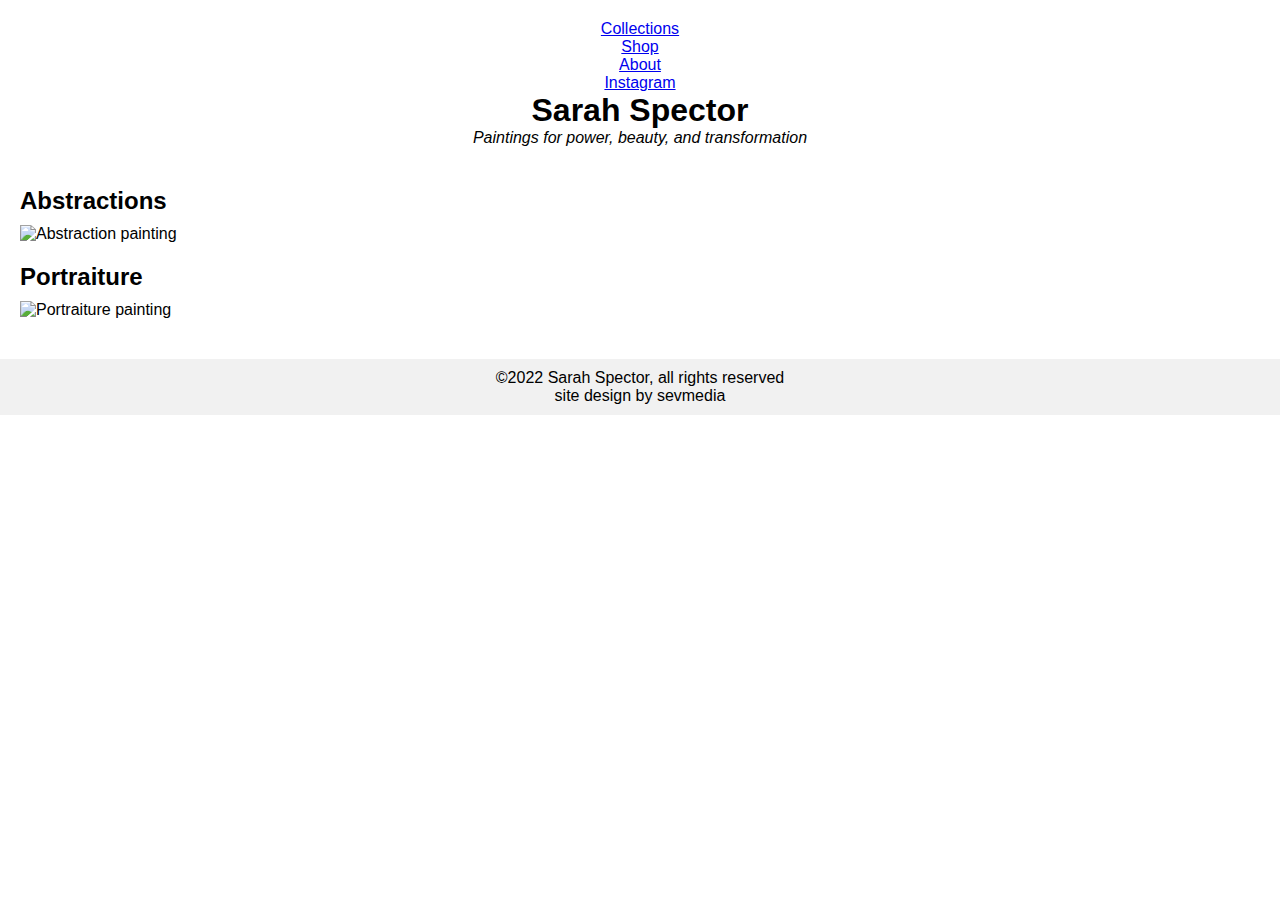
==== index.html @ c114c43c "update" ====
<!DOCTYPE html>
<html lang="en">
<head>
    <meta charset="UTF-8">
    <meta name="viewport" content="width=device-width, initial-scale=1.0">
    <title>Sarah Spector - Paintings for Power, Beauty, and Transformation</title>
    <link rel="stylesheet" href="/frontend/css/styles.css">
</head>
<body>
    <header>
        <nav class="main-nav">
            <!-- This will be shown on larger screens -->
            <ul class="nav-links">
                <li><a href="#collections">Collections</a></li>
                <li><a href="#shop">Shop</a></li>
                <li><a href="#about">About</a></li>
                <li><a href="#instagram">Instagram</a></li>
            </ul>
            <!-- This will be shown on smaller screens -->
            <div class="menu-icon" onclick="toggleMenu()">&#9776;</div>
            <ul class="mobile-nav">
                <li><a href="#collections">Collections</a></li>
                <li><a href="#shop">Shop</a></li>
                <li><a href="#about">About</a></li>
                <li><a href="#instagram">Instagram</a></li>
            </ul>
        </nav>
        <h1>Sarah Spector</h1>
        <p class="tagline">Paintings for power, beauty, and transformation</p>
    </header>
    
    <main>
        <!-- Section for each category of paintings -->
        <section id="abstractions">
            <h2>Abstractions</h2>
            <img src="abstraction.jpg" alt="Abstraction painting">
        </section>
        <section id="portraiture">
            <h2>Portraiture</h2>
            <img src="portraiture.jpg" alt="Portraiture painting">
        </section>
        <!-- Add more sections for each category -->
    </main>
    
    <footer>
        <p>&copy;2022 Sarah Spector, all rights reserved</p>
        <p>site design by sevmedia</p>
    </footer>
    
    <script src="/frontend/js/script.js"></script>
</body>
</html>
---- frontend/css/styles.css ----
/* Basic reset */
* {
    margin: 0;
    padding: 0;
    box-sizing: border-box;
}

body {
    font-family: 'Arial', sans-serif;
}

header {
    text-align: center;
    padding: 20px;
}

.main-nav .nav-links {
    display: none;
    list-style-type: none;
}

.main-nav .mobile-nav {
    display: none;
    list-style-type: none;
}

.menu-icon {
    display: none;
    font-size: 24px;
    cursor: pointer;
}

.tagline {
    font-style: italic;
}

@media (min-width: 768px) {
    .main-nav .nav-links {
        display: block;
    }
    
    .menu-icon {
        display: none;
    }
}

@media (max-width: 767px) {
    .menu-icon {
        display: block;
    }
    
    .mobile-nav {
        display: none;
        position: absolute;
        background-color: white;
        width: 100%;
        top: 60px;
        left: 0;
    }
    
    .main-nav .nav-links {
        display: none;
    }
}

main {
    padding: 20px;
}

main section {
    margin-bottom: 20px;
}

main section h2 {
    margin-bottom: 10px;
}

main section img {
    width: 100%;
    height: auto;
}

footer {
    background-color: #f1f1f1;
    text-align: center;
    padding: 10px;
}
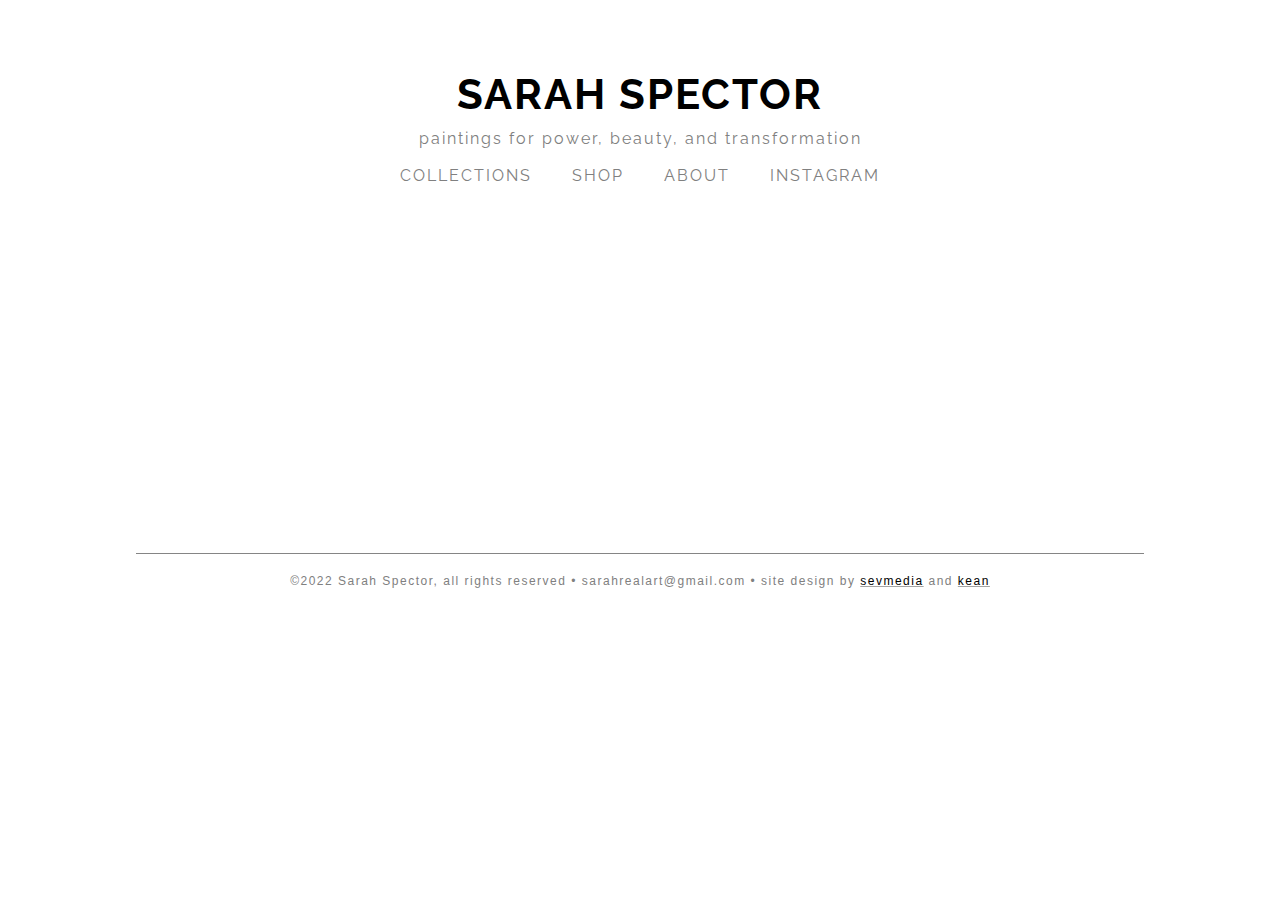
==== commit 6170d072: "completed most of the header and footer html, css, and logic" ====
--- a/index.html
+++ b/index.html
@@ -1,50 +1,96 @@
 <!DOCTYPE html>
 <html lang="en">
 <head>
-    <meta charset="UTF-8">
-    <meta name="viewport" content="width=device-width, initial-scale=1.0">
+    <meta charset="UTF-8" />
+    <meta name="viewport" content="width=device-width, initial-scale=1.0" />
     <title>Sarah Spector - Paintings for Power, Beauty, and Transformation</title>
-    <link rel="stylesheet" href="/frontend/css/styles.css">
+    <link rel="stylesheet" href="/frontend/css/styles.css">    <link rel="canonical" href="https://sarahspector.com/" />
+    <meta property="og:title" content="Sarah Spector: [Your Tagline Here]" />
+    <meta property="og:type" content="website" />
+    <meta property="og:url" content="https://sarahspector.com/" />
+    <meta property="og:image" content="[Link to an image showcasing Sarah Spector or her work]" />
+    <meta name="twitter:card" content="summary_large_image" />
+    <meta name="twitter:title" content="Sarah Spector: [Your Tagline Here]" />
+    <meta name="twitter:description" content="[Brief description about Sarah Spector or her offerings]" />
+    <meta name="twitter:image" content="[Link to an image optimized for Twitter sharing]" />
+    <meta name="robots" content="index, follow" />
+    <meta name="author" content="Sarah Spector" />
+    <meta name="description" content="[A detailed description of Sarah Spector's website content, services, or mission]">
+    <meta name="title" content="Sarah Spector: [Your Tagline Here]">
+    <meta name="keywords" content="[Relevant keywords related to Sarah Spector's content, services, and themes]">
+    <meta property="og:description" content="[A brief Open Graph description of the site or Sarah's mission]">
+    <link rel="apple-touch-icon" sizes="180x180" href="/apple-touch-icon.png">
+    <link rel="icon" type="image/png" sizes="32x32" href="/favicon-32x32.png">
+    <link rel="icon" type="image/png" sizes="16x16" href="/favicon-16x16.png">
+    <link rel="shortcut icon" href="favicon.ico" type="image/x-icon">
+    <link rel="manifest" href="/site.webmanifest">
+    <link rel="mask-icon" href="/safari-pinned-tab.svg" color="#5bbad5">
+    <meta name="msapplication-TileColor" content="#da532c">
+    <meta name="theme-color" content="#ffffff">
+    <script type="application/ld+json">
+    {
+      "@context": "http://schema.org",
+      "@type": "Person",
+      "name": "Sarah Spector",
+      "image": "[Link to an image of Sarah Spector or her logo]",
+      "@id": "https://sarahspector.com/",
+      "url": "https://sarahspector.com/",
+      "telephone": "[Sarah Spector's Contact Number]",
+      "address": {
+        "@type": "PostalAddress",
+        "streetAddress": "[Street Address]",
+        "addressLocality": "[City]",
+        "postalCode": "[Postal Code]",
+        "addressCountry": "[Country]"
+      },
+      "sameAs" : [ "[Social Media URL 1]", "[Social Media URL 2]", ... ] // List of Sarah's social media profiles
+    }
+    </script>
 </head>
 <body>
+    <div id="mobile-nav-container">
+        <ul class="mobile-nav">
+            <li><a class="menu-item" href="/">COLLECTIONS</a></li>
+            <li><a class="menu-item" href="#shop">SHOP</a></li>
+            <li><a class="menu-item" href="#about">ABOUT</a></li>
+            <li><a class="menu-item" href="#instagram">INSTAGRAM</a></li>
+        </ul>  
+    </div> 
     <header>
         <nav class="main-nav">
-            <!-- This will be shown on larger screens -->
-            <ul class="nav-links">
-                <li><a href="#collections">Collections</a></li>
-                <li><a href="#shop">Shop</a></li>
-                <li><a href="#about">About</a></li>
-                <li><a href="#instagram">Instagram</a></li>
-            </ul>
             <!-- This will be shown on smaller screens -->
-            <div class="menu-icon" onclick="toggleMenu()">&#9776;</div>
-            <ul class="mobile-nav">
-                <li><a href="#collections">Collections</a></li>
-                <li><a href="#shop">Shop</a></li>
-                <li><a href="#about">About</a></li>
-                <li><a href="#instagram">Instagram</a></li>
-            </ul>
+            <div class="menu-line"></div>
+            <div class="menu-toggle" onclick="toggleMenu()">MENU</div>         
         </nav>
-        <h1>Sarah Spector</h1>
-        <p class="tagline">Paintings for power, beauty, and transformation</p>
+        <h1 id="title">SARAH SPECTOR</h1>
+        <p class="tagline">paintings for power, beauty, and transformation</p>
+
+        <ul class="nav-links">
+            <li><a class="nav-link" href="#collections">COLLECTIONS</a></li>
+            <li><a class="nav-link" href="#shop">SHOP</a></li>
+            <li><a class="nav-link" href="#about">ABOUT</a></li>
+            <li><a class="nav-link" href="#instagram">INSTAGRAM</a></li>
+        </ul>
+
     </header>
     
     <main>
         <!-- Section for each category of paintings -->
-        <section id="abstractions">
+<!--         <section id="abstractions">
             <h2>Abstractions</h2>
             <img src="abstraction.jpg" alt="Abstraction painting">
         </section>
         <section id="portraiture">
             <h2>Portraiture</h2>
             <img src="portraiture.jpg" alt="Portraiture painting">
-        </section>
+        </section> -->
         <!-- Add more sections for each category -->
     </main>
-    
+
     <footer>
-        <p>&copy;2022 Sarah Spector, all rights reserved</p>
-        <p>site design by sevmedia</p>
+        <div id="footer-menu-line"></div>
+        <p id="copyright">&copy;2022 Sarah Spector, all rights reserved • sarahrealart@gmail.com • site design by <a taget="_blank" rel="noopener" href="https://sevmedia.com/">sevmedia</a> and <a target="_blank" rel="noopener" href="https://keans-portfolio.vercel.app/">kean</a>
+        </p>
     </footer>
     
     <script src="/frontend/js/script.js"></script>
--- a/frontend/css/styles.css
+++ b/frontend/css/styles.css
@@ -1,70 +1,165 @@
 /* Basic reset */
+@font-face {
+    font-family: 'raleway';
+    src: url('/frontend/fonts/Raleway/Raleway-VariableFont_wght.ttf') format('truetype');
+}
+
 * {
     margin: 0;
     padding: 0;
     box-sizing: border-box;
 }
 
+a:link {
+    text-decoration: none;
+    color: black;
+}
+
 body {
-    font-family: 'Arial', sans-serif;
+    font-family: 'raleway', sans-serif;
+    letter-spacing: 2px;
+}
+
+#mobile-nav-container {
+    display: flex;
+    flex-direction: column;
+    justify-content: center;
+    align-items: center;
+    width: 100%;
+    height: 165px;
+}
+
+.mobile-nav {
+    list-style-type: none;
+    display: none;
+    flex-direction: column;
+    justify-content: center;
+    align-items: center;
+    position: absolute;
+    background-color: white;
+    width: 100%;
+    top: 10px;
+    left: 0;
+    z-index: -1;
+    gap: 25px;
+}
+
+.mobile-nav a {
+    font-size: 16px;
+    letter-spacing: 4.5px;
+    cursor: pointer;
+    color: grey;
+    font-weight: 300;
+}
+
+.mobile-nav a:hover {
+    color: black;
 }
 
 header {
     text-align: center;
-    padding: 20px;
-}
+    padding: 30px;
+    background-color: rgb(255, 255, 255);
+    margin-top: -165px;
+}
+
+.menu-line {
+    border-top: 0.1px solid #858585;
+    display: none;
+    margin-bottom: 10px;
+}
+
+.show-menu .menu-line {
+    display: block;
+}
+
+#title {
+    font-size: 42px;
+    letter-spacing: 1;
+    margin-top: 40px;
+}
+
 
 .main-nav .nav-links {
     display: none;
     list-style-type: none;
 }
 
-.main-nav .mobile-nav {
-    display: none;
+.menu-toggle {
+    display: none;
+    font-size: 16px;
+    letter-spacing: 4.5px;
+    cursor: pointer;
+    color: grey;
+}
+
+.menu-toggle:hover {
+    color: black;
+}
+
+.tagline {
+    color: grey;
+    margin-top: 10px;
+}
+
+.nav-links {
     list-style-type: none;
-}
-
-.menu-icon {
-    display: none;
-    font-size: 24px;
-    cursor: pointer;
-}
-
-.tagline {
-    font-style: italic;
+    display: flex;
+    flex-direction: row;
+    justify-content: center;
+    align-items: center;
+    gap: 40px;
+    margin-top: 18px;
+}
+
+.nav-links a {
+    color: grey;
+}
+
+.nav-links a:hover {
+    color: black;
+}
+
+.nav-links a:active {
+    color: black;
 }
 
 @media (min-width: 768px) {
-    .main-nav .nav-links {
-        display: block;
+    header {
+        margin-top: 20px;
     }
     
-    .menu-icon {
+    .menu-toggle {
         display: none;
     }
 }
 
 @media (max-width: 767px) {
-    .menu-icon {
+    .menu-toggle {
         display: block;
     }
     
     .mobile-nav {
-        display: none;
-        position: absolute;
-        background-color: white;
-        width: 100%;
-        top: 60px;
-        left: 0;
-    }
-    
+        display: flex;
+        z-index: -1;
+    }
+
+    #title {
+        margin-top: 22px;
+    }
+
     .main-nav .nav-links {
         display: none;
     }
+
+    .nav-links {
+        display: none;
+    }
 }
 
 main {
     padding: 20px;
+    height: 32vh;
 }
 
 main section {
@@ -81,7 +176,39 @@
 }
 
 footer {
-    background-color: #f1f1f1;
+    margin-top: 40px;
     text-align: center;
     padding: 10px;
-}
+    font-family: proximanova, sans-serif;
+    font-style: normal;
+    display: flex;
+    flex-direction: column;
+    justify-content: center;
+    align-items: center;
+    font-size: 12px;
+    letter-spacing: 1.5px;
+    color: grey;
+    gap: 10px;
+}
+
+footer a {
+    color: rgb(0, 0, 0);
+    text-decoration: underline;
+}
+
+#copyright a {
+    color: rgb(0, 0, 0);
+    text-decoration: underline;
+    text-decoration-color: rgb(164, 164, 164);
+}
+
+#copyright a:hover {
+    text-decoration-color: black;
+}
+
+#footer-menu-line {
+    border-top: 0.1px solid #858585;
+    display: block;
+    margin-bottom: 10px;
+    width: 80%;
+}
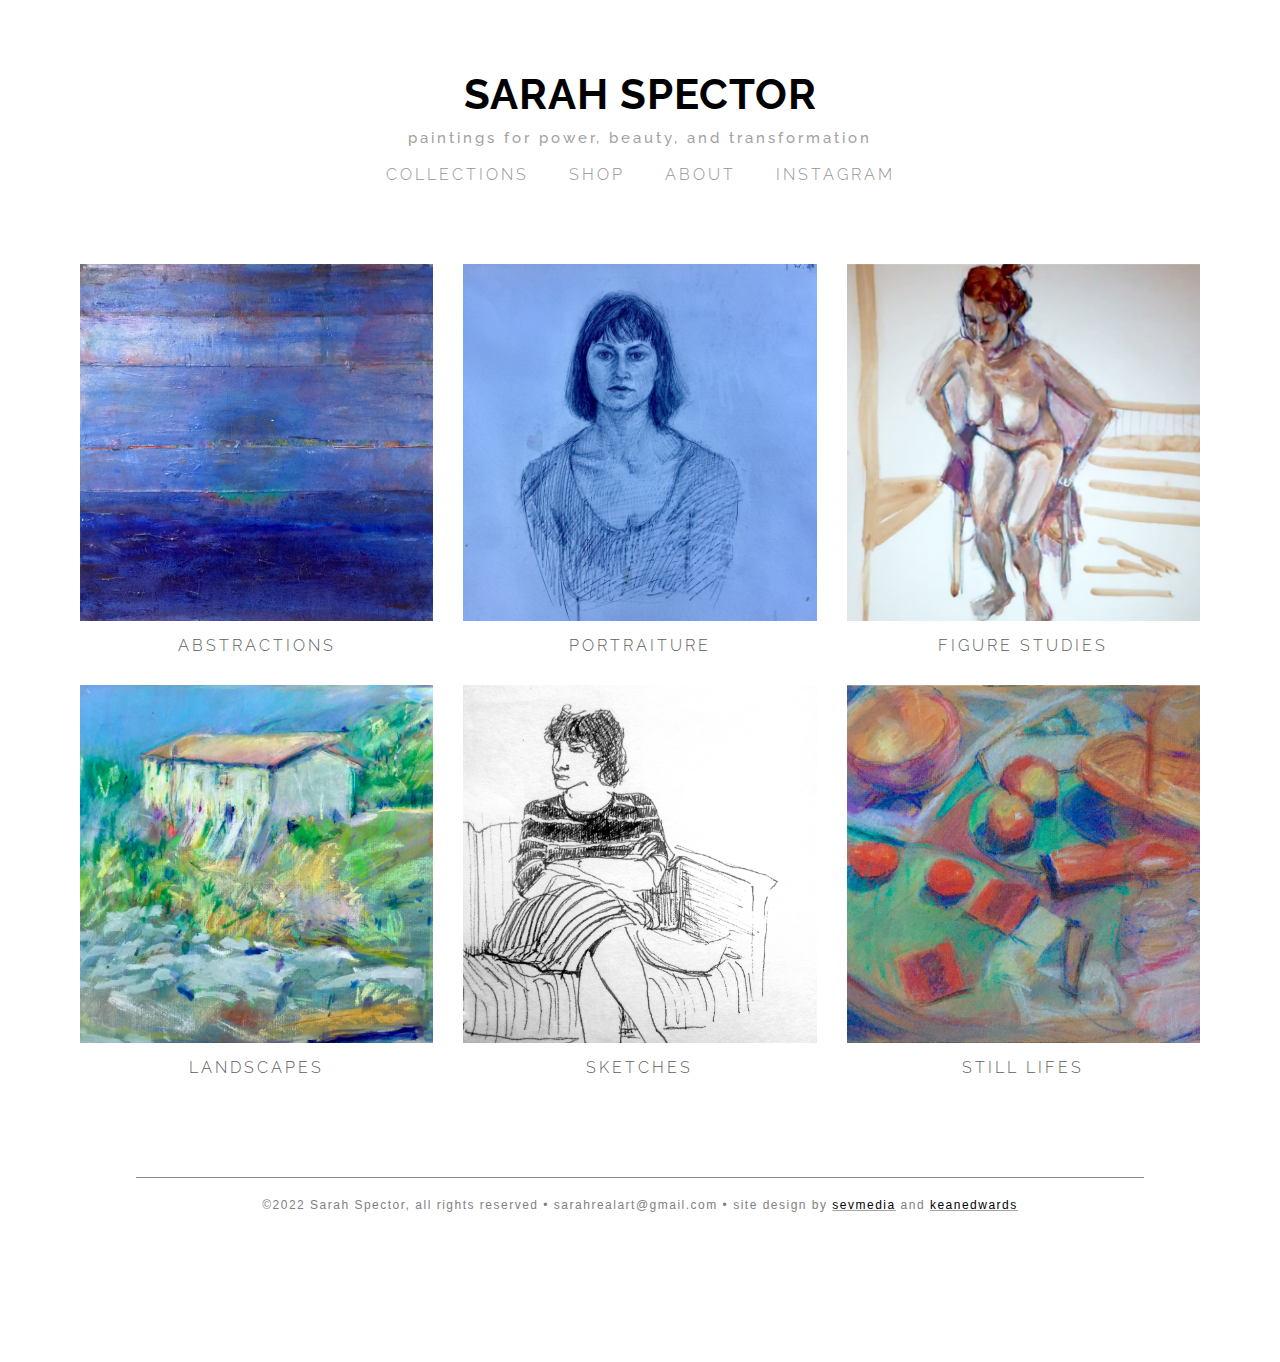
==== commit 08201574: "added instagram page" ====
--- a/index.html
+++ b/index.html
@@ -3,26 +3,27 @@
 <head>
     <meta charset="UTF-8" />
     <meta name="viewport" content="width=device-width, initial-scale=1.0" />
-    <title>Sarah Spector - Paintings for Power, Beauty, and Transformation</title>
-    <link rel="stylesheet" href="/frontend/css/styles.css">    <link rel="canonical" href="https://sarahspector.com/" />
-    <meta property="og:title" content="Sarah Spector: [Your Tagline Here]" />
+    <title>Sarah Spector</title>
+    <link rel="stylesheet" href="/frontend/css/styles.css">    
+    <link rel="canonical" href="https://sarahspector.com/" />
+    <meta property="og:title" content="Sarah Spector - Paintings for Power, Beauty, and Transformation" />
     <meta property="og:type" content="website" />
     <meta property="og:url" content="https://sarahspector.com/" />
-    <meta property="og:image" content="[Link to an image showcasing Sarah Spector or her work]" />
+    <meta property="og:image" content="https://fineartamerica.com/profiles/4-sarah-spector" />
     <meta name="twitter:card" content="summary_large_image" />
-    <meta name="twitter:title" content="Sarah Spector: [Your Tagline Here]" />
-    <meta name="twitter:description" content="[Brief description about Sarah Spector or her offerings]" />
-    <meta name="twitter:image" content="[Link to an image optimized for Twitter sharing]" />
+    <meta name="twitter:title" content="Sarah Spector - Paintings for Power, Beauty, and Transformation" />
+    <meta name="twitter:description" content="Sarah Spector's Art" />
+<!--     <meta name="twitter:image" content="[Link to an image optimized for Twitter sharing]" />
+ -->    
     <meta name="robots" content="index, follow" />
     <meta name="author" content="Sarah Spector" />
-    <meta name="description" content="[A detailed description of Sarah Spector's website content, services, or mission]">
-    <meta name="title" content="Sarah Spector: [Your Tagline Here]">
-    <meta name="keywords" content="[Relevant keywords related to Sarah Spector's content, services, and themes]">
-    <meta property="og:description" content="[A brief Open Graph description of the site or Sarah's mission]">
+    <meta name="description" content="A great collector said that underneath any American abstraction, you'll find a landscape. These abstractions come out of light and landscape. I'm inspired by the horizons and seas I've moved into, and that have moved into me. I lived in the Mediterranean for years, and California for 20-watching the light play off the landscape and ocean. The images I make are as much the result of building as of seeing. The horizon lines make expanses like skies meeting seas or fields. I like to think they inspire dreaming: Light resonating like burning bushes...deep, bright, ethereal. For me, making art affirms light and dark, the senses, and Dreaming. I have been told that my paintings are like Buddhist thangkas - a painted or embroidered Buddhist teaching tool.">
+    <meta name="title" content="Sarah Spector - Paintings for Power, Beauty, and Transformation">
+    <meta name="keywords" content="Sarah Spector art, American abstraction, landscape paintings, Mediterranean inspirations, California landscapes, ocean art, horizon art, ethereal paintings, art for home decor, buy abstract art, contemporary landscapes for sale, interior design art, luxury art collection, light and landscape art, inspirational art for dreaming, home gallery art, original art for purchase, art investment, wall art, decorative art for living spaces, unique art gifts, portraiture, figure studies, landscapes, sketches, still lifes, art collecting, artistic home accents">
+    <meta property="og:description" content="Discover the captivating world of Sarah Spector, where each painting is a journey into ethereal landscapes and inspired horizons. Drawing from years in the Mediterranean and California, Sarah's works—ranging from abstract to portraiture and landscapes—invite you to dream and explore light, nature, and spirituality. Ideal for collectors and anyone seeking to infuse their space with depth, beauty, and transformation.">
     <link rel="apple-touch-icon" sizes="180x180" href="/apple-touch-icon.png">
     <link rel="icon" type="image/png" sizes="32x32" href="/favicon-32x32.png">
     <link rel="icon" type="image/png" sizes="16x16" href="/favicon-16x16.png">
-    <link rel="shortcut icon" href="favicon.ico" type="image/x-icon">
     <link rel="manifest" href="/site.webmanifest">
     <link rel="mask-icon" href="/safari-pinned-tab.svg" color="#5bbad5">
     <meta name="msapplication-TileColor" content="#da532c">
@@ -32,18 +33,12 @@
       "@context": "http://schema.org",
       "@type": "Person",
       "name": "Sarah Spector",
-      "image": "[Link to an image of Sarah Spector or her logo]",
+      "image": "https://images.squarespace-cdn.com/content/v1/5c7ee1bbaf4683d9b43f2541/1552422678460-RO7HDI751QMJ4NQ667PK/Screen+Shot+2019-03-12+at+1.30.44+PM.png?format=1000w",
       "@id": "https://sarahspector.com/",
       "url": "https://sarahspector.com/",
-      "telephone": "[Sarah Spector's Contact Number]",
-      "address": {
-        "@type": "PostalAddress",
-        "streetAddress": "[Street Address]",
-        "addressLocality": "[City]",
-        "postalCode": "[Postal Code]",
-        "addressCountry": "[Country]"
-      },
-      "sameAs" : [ "[Social Media URL 1]", "[Social Media URL 2]", ... ] // List of Sarah's social media profiles
+      "email": "sarahrealart@gmail.com",
+      "sameAs" : [ "https://www.instagram.com/sarahrealart/"
+      ]
     }
     </script>
 </head>
@@ -51,9 +46,9 @@
     <div id="mobile-nav-container">
         <ul class="mobile-nav">
             <li><a class="menu-item" href="/">COLLECTIONS</a></li>
-            <li><a class="menu-item" href="#shop">SHOP</a></li>
-            <li><a class="menu-item" href="#about">ABOUT</a></li>
-            <li><a class="menu-item" href="#instagram">INSTAGRAM</a></li>
+            <li><a class="menu-item" rel="noopener" target="_blank" href="https://fineartamerica.com/profiles/4-sarah-spector">SHOP</a></li>
+            <li><a class="menu-item" href="/frontend/html/about.html">ABOUT</a></li>
+            <li><a class="menu-item" href="/frontend/html/instagram.html">INSTAGRAM</a></li>
         </ul>  
     </div> 
     <header>
@@ -66,15 +61,41 @@
         <p class="tagline">paintings for power, beauty, and transformation</p>
 
         <ul class="nav-links">
-            <li><a class="nav-link" href="#collections">COLLECTIONS</a></li>
-            <li><a class="nav-link" href="#shop">SHOP</a></li>
-            <li><a class="nav-link" href="#about">ABOUT</a></li>
-            <li><a class="nav-link" href="#instagram">INSTAGRAM</a></li>
+            <li><a class="nav-link" href="/">COLLECTIONS</a></li>
+            <li><a class="nav-link" rel="noopener" target="_blank" href="https://fineartamerica.com/profiles/4-sarah-spector">SHOP</a></li>
+            <li><a class="nav-link" href="/frontend/html/about.html">ABOUT</a></li>
+            <li><a class="nav-link" href="/frontend/html/instagram.html">INSTAGRAM</a></li>
         </ul>
 
     </header>
     
     <main>
+        <div class="container">
+          <div class="item">
+            <a href="/frontend/html/collections/abstractions.html"><img src="/frontend/images/covers/abstractions.jpg" alt="Abstractions"></a>
+            <a class="item-text" href="/frontend/html/collections/abstractions.html">ABSTRACTIONS</a>
+          </div>
+          <div class="item">
+            <a href="/frontend/html/collections/portraiture.html"><img src="/frontend/images/covers/portraiture.jpg" alt="Portraiture"></a>
+            <a class="item-text" href="/frontend/html/collections/portraiture.html">PORTRAITURE</a>
+          </div>
+          <div class="item">
+            <a href="/frontend/html/collections/figure-studies.html"><img src="/frontend/images/covers/figure-studies.png" alt="Figure Studies"></a>
+            <a class="item-text" href="/frontend/html/collections/figure-studies.html">FIGURE STUDIES</a>
+          </div>
+          <div class="item">
+            <a href="/frontend/html/collections/landscapes.html"><img src="/frontend/images/covers/landscapes.jpg" alt="Landscapes"></a>
+            <a class="item-text" href="/frontend/html/collections/landscapes.html">LANDSCAPES</a>
+          </div>
+          <div class="item">
+            <a href="/frontend/html/collections/sketches.html"><img src="/frontend/images/covers/sketches.jpg" alt="Sketches"></a>
+            <a class="item-text" href="/frontend/html/collections/sketches.html">SKETCHES</a>
+          </div>
+          <div class="item">
+            <a href="/frontend/html/collections/still-lifes.html"><img src="/frontend/images/covers/still-lifes.jpg" alt="Still Lives"></a>
+            <a class="item-text" href="/frontend/html/collections/still-lifes.html">STILL LIFES</a>
+          </div>
+        </div>
         <!-- Section for each category of paintings -->
 <!--         <section id="abstractions">
             <h2>Abstractions</h2>
@@ -89,7 +110,7 @@
 
     <footer>
         <div id="footer-menu-line"></div>
-        <p id="copyright">&copy;2022 Sarah Spector, all rights reserved • sarahrealart@gmail.com • site design by <a taget="_blank" rel="noopener" href="https://sevmedia.com/">sevmedia</a> and <a target="_blank" rel="noopener" href="https://keans-portfolio.vercel.app/">kean</a>
+        <p id="copyright">&copy;2022 Sarah Spector, all rights reserved • sarahrealart@gmail.com • site design by <a taget="_blank" rel="noopener" href="https://sevmedia.com/">sevmedia</a> and <a target="_blank" rel="noopener" href="https://keans-portfolio.vercel.app/">keanedwards</a>
         </p>
     </footer>
     
--- a/frontend/css/styles.css
+++ b/frontend/css/styles.css
@@ -27,6 +27,7 @@
     align-items: center;
     width: 100%;
     height: 165px;
+    cursor: pointer;
 }
 
 .mobile-nav {
@@ -44,15 +45,20 @@
     gap: 25px;
 }
 
+
 .mobile-nav a {
     font-size: 16px;
     letter-spacing: 4.5px;
     cursor: pointer;
-    color: grey;
+    color: rgb(104, 104, 104);
     font-weight: 300;
 }
 
 .mobile-nav a:hover {
+    color: rgb(25, 25, 25);
+}
+
+.menu-item:active {
     color: black;
 }
 
@@ -75,8 +81,9 @@
 
 #title {
     font-size: 42px;
-    letter-spacing: 1;
+    letter-spacing: 1px;
     margin-top: 40px;
+    font-weight: 700;
 }
 
 
@@ -98,8 +105,11 @@
 }
 
 .tagline {
-    color: grey;
+    color: rgb(162, 162, 162);
     margin-top: 10px;
+    font-weight: 500;
+    font-size: 15px;
+    letter-spacing: 3px;
 }
 
 .nav-links {
@@ -110,18 +120,20 @@
     align-items: center;
     gap: 40px;
     margin-top: 18px;
+    letter-spacing: 3.0px;
 }
 
 .nav-links a {
-    color: grey;
+    color: rgb(148, 148, 148);
+    font-weight: 300;
 }
 
 .nav-links a:hover {
-    color: black;
+    color: rgb(25, 25, 25);
 }
 
 .nav-links a:active {
-    color: black;
+    color: rgb(25, 25, 25);
 }
 
 @media (min-width: 768px) {
@@ -159,8 +171,65 @@
 
 main {
     padding: 20px;
-    height: 32vh;
-}
+}
+
+.container {
+    display: grid;
+    gap: 30px;
+    margin: 30px 60px 30px 60px;
+    grid-template-columns: repeat(auto-fill, minmax(120px, 1fr));
+  }
+  
+  .item {
+    display: flex;
+    flex-direction: column;
+    align-items: center;
+    justify-content: center;
+    overflow: hidden;
+  }
+  
+  .item img {
+    width: 100%;
+    height: 100%;
+    object-fit: cover;
+    cursor: pointer;
+    transition: opacity 0.2s ease-in-out;
+  }
+
+  .item:hover img {
+    opacity: 0.6;
+  }
+
+  .item-text {
+    font-weight: 300;
+    color: rgb(93, 93, 93);
+    letter-spacing: 3.0px;
+    margin-top: 15px;
+  }
+
+  .item a {
+    color: rgb(93, 93, 93);
+
+  }
+  
+  @media (min-width: 768px) {
+    .container {
+      grid-template-columns: repeat(3, 1fr);
+
+    }
+  }
+  
+  @media (max-width: 767px) {
+    .container {
+      grid-template-columns: repeat(2, 1fr);
+      gap: 20px;
+      margin: 40px 0px 40px 0px;
+    }
+
+    .item span {
+        font-size: 14px;
+    }
+  }
 
 main section {
     margin-bottom: 20px;
@@ -189,6 +258,7 @@
     letter-spacing: 1.5px;
     color: grey;
     gap: 10px;
+    margin-bottom: 140px;
 }
 
 footer a {
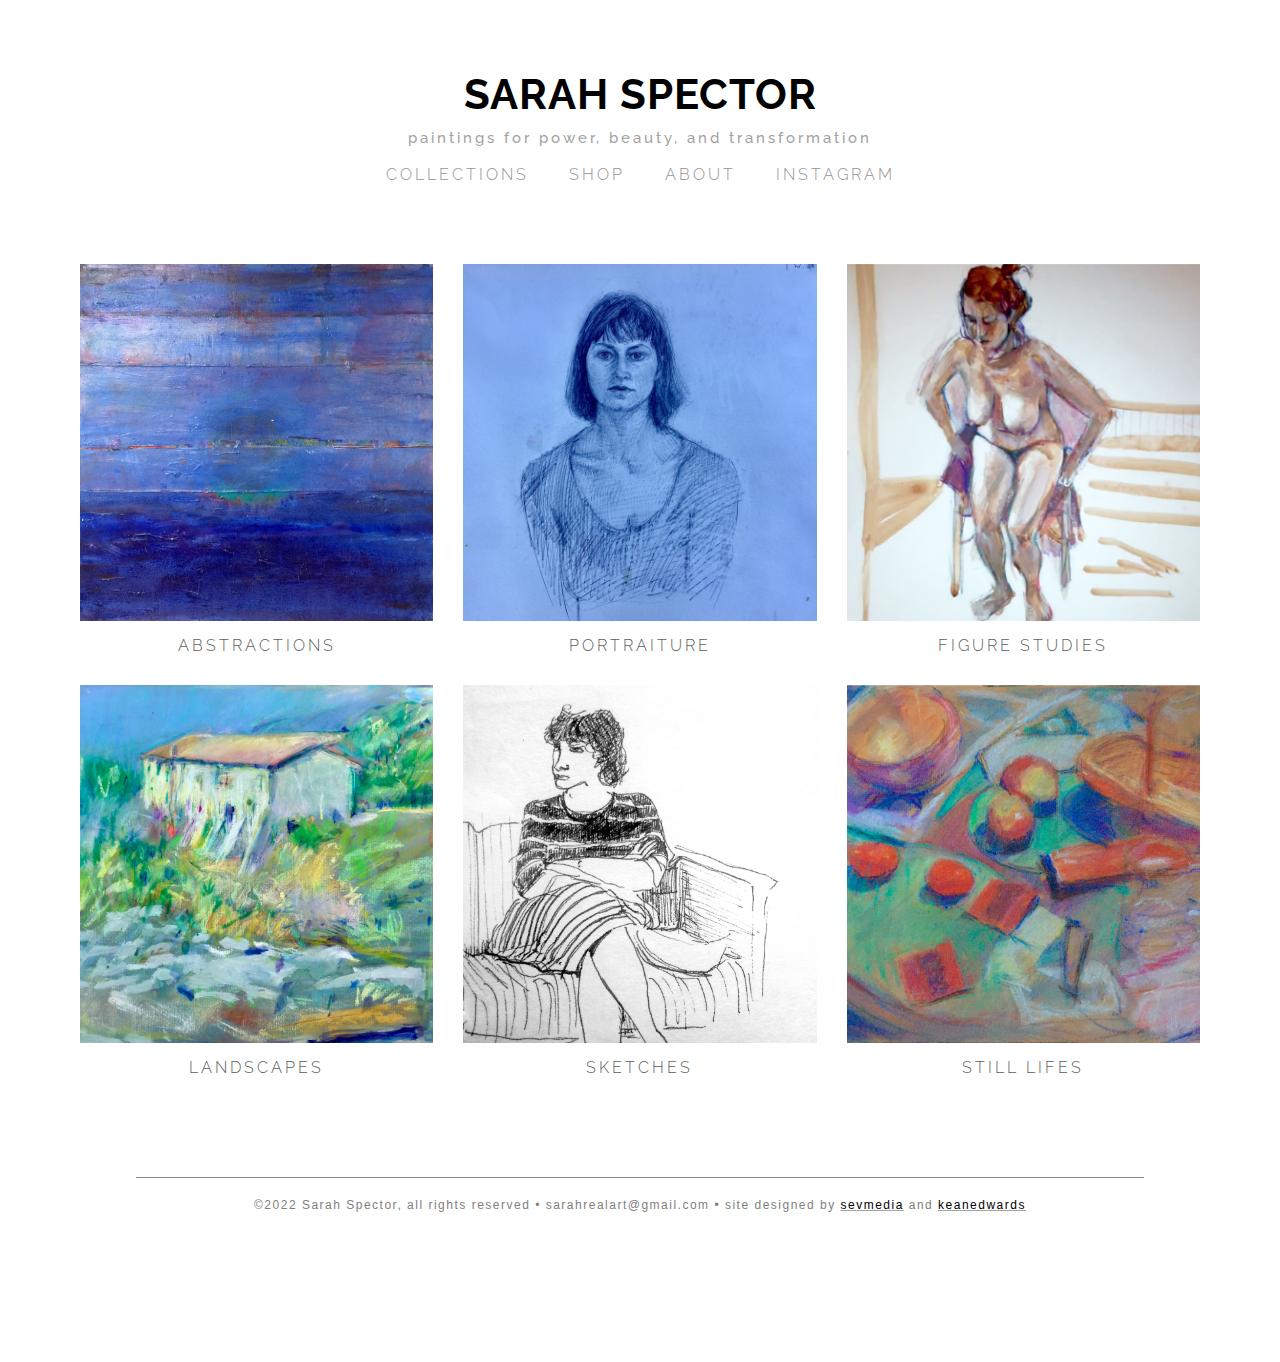
==== commit baa9d0ff: "update" ====
--- a/index.html
+++ b/index.html
@@ -55,7 +55,7 @@
         <nav class="main-nav">
             <!-- This will be shown on smaller screens -->
             <div class="menu-line"></div>
-            <div class="menu-toggle" onclick="toggleMenu()">MENU</div>         
+            <div class="menu-toggle">MENU</div>         
         </nav>
         <h1 id="title">SARAH SPECTOR</h1>
         <p class="tagline">paintings for power, beauty, and transformation</p>
@@ -110,7 +110,7 @@
 
     <footer>
         <div id="footer-menu-line"></div>
-        <p id="copyright">&copy;2022 Sarah Spector, all rights reserved • sarahrealart@gmail.com • site design by <a taget="_blank" rel="noopener" href="https://sevmedia.com/">sevmedia</a> and <a target="_blank" rel="noopener" href="https://keans-portfolio.vercel.app/">keanedwards</a>
+        <p id="copyright">&copy;2022 Sarah Spector, all rights reserved • sarahrealart@gmail.com • site designed by <a taget="_blank" rel="noopener" href="https://sevmedia.com/">sevmedia</a> and <a target="_blank" rel="noopener" href="https://keans-portfolio.vercel.app/">keanedwards</a>
         </p>
     </footer>
     
--- a/frontend/css/styles.css
+++ b/frontend/css/styles.css
@@ -18,6 +18,8 @@
 body {
     font-family: 'raleway', sans-serif;
     letter-spacing: 2px;
+    visibility: hidden;
+    opacity: 0;
 }
 
 #mobile-nav-container {
@@ -29,6 +31,8 @@
     height: 165px;
     cursor: pointer;
 }
+
+
 
 .mobile-nav {
     list-style-type: none;
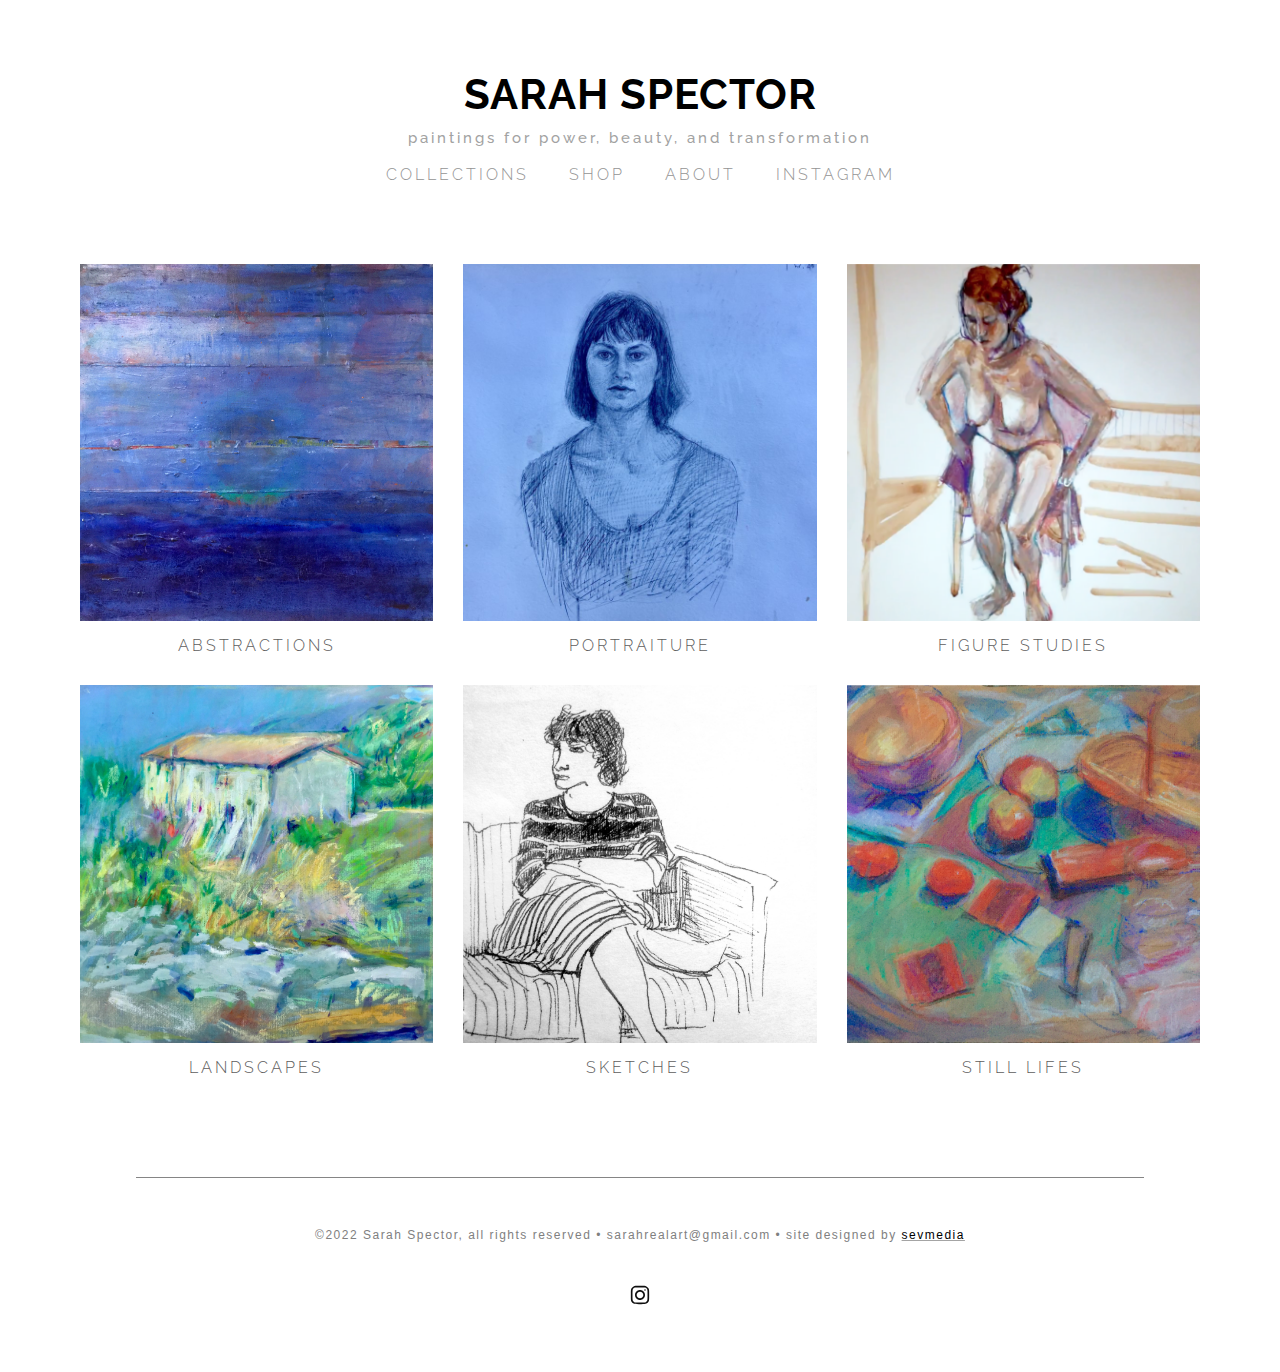
==== commit 91035fab: "update" ====
--- a/index.html
+++ b/index.html
@@ -110,8 +110,14 @@
 
     <footer>
         <div id="footer-menu-line"></div>
-        <p id="copyright">&copy;2022 Sarah Spector, all rights reserved • sarahrealart@gmail.com • site designed by <a taget="_blank" rel="noopener" href="https://sevmedia.com/">sevmedia</a> and <a target="_blank" rel="noopener" href="https://keans-portfolio.vercel.app/">keanedwards</a>
+        <p id="copyright">&copy;2022 Sarah Spector, all rights reserved • sarahrealart@gmail.com • site designed by <a taget="_blank" rel="noopener" href="https://sevmedia.com/">sevmedia</a><!--  and <a target="_blank" rel="noopener" href="https://keans-portfolio.vercel.app/">keanedwards</a> -->
         </p>
+
+        <div id="instagram-image-container">
+          <a id="instagram-link" rel="noopener" target="_blank" href="https://www.instagram.com/sarahrealart/">
+            <img id="instagram-image" alt="instagram" rel="noopener" src="/frontend/images/intagram.svg">
+          </a>
+        </div>
     </footer>
     
     <script src="/frontend/js/script.js"></script>
--- a/frontend/css/styles.css
+++ b/frontend/css/styles.css
@@ -51,15 +51,15 @@
 
 
 .mobile-nav a {
-    font-size: 16px;
+    font-size: 15px;
     letter-spacing: 4.5px;
     cursor: pointer;
-    color: rgb(104, 104, 104);
+    color: rgb(142, 142, 142);
     font-weight: 300;
 }
 
 .mobile-nav a:hover {
-    color: rgb(25, 25, 25);
+    color: rgb(99, 99, 99);
 }
 
 .menu-item:active {
@@ -90,6 +90,10 @@
     font-weight: 700;
 }
 
+#title:hover {
+    color: rgb(62, 62, 62);
+    cursor: pointer;
+}
 
 .main-nav .nav-links {
     display: none;
@@ -98,14 +102,15 @@
 
 .menu-toggle {
     display: none;
-    font-size: 16px;
+    font-size: 15px;
     letter-spacing: 4.5px;
     cursor: pointer;
-    color: grey;
+    color: rgb(141, 141, 141);
+    font-weight: 300;
 }
 
 .menu-toggle:hover {
-    color: black;
+    color: rgb(104, 104, 104);
 }
 
 .tagline {
@@ -136,9 +141,10 @@
     color: rgb(25, 25, 25);
 }
 
-.nav-links a:active {
-    color: rgb(25, 25, 25);
-}
+.nav-links a.active {
+    color: rgb(25, 25, 25); /* Black color for the active link */
+}
+
 
 @media (min-width: 768px) {
     header {
@@ -262,7 +268,7 @@
     letter-spacing: 1.5px;
     color: grey;
     gap: 10px;
-    margin-bottom: 140px;
+    margin-bottom: 40px;
 }
 
 footer a {
@@ -283,6 +289,28 @@
 #footer-menu-line {
     border-top: 0.1px solid #858585;
     display: block;
-    margin-bottom: 10px;
+    margin-bottom: 40px;
     width: 80%;
 }
+
+#instagram-image-container {
+    display: flex;
+    width: 20%;
+    justify-content: center;
+    align-items: center;
+    flex-direction: column;
+    height: 50px;
+    width: 50px;
+    margin-top: 20px;
+}
+
+#instagram-image {
+    height: 20px;
+    width: 20px;
+    transition: transform 0.15s ease;
+}
+
+#instagram-image:hover {
+    cursor: pointer;
+    transform: scale(1.05);
+}
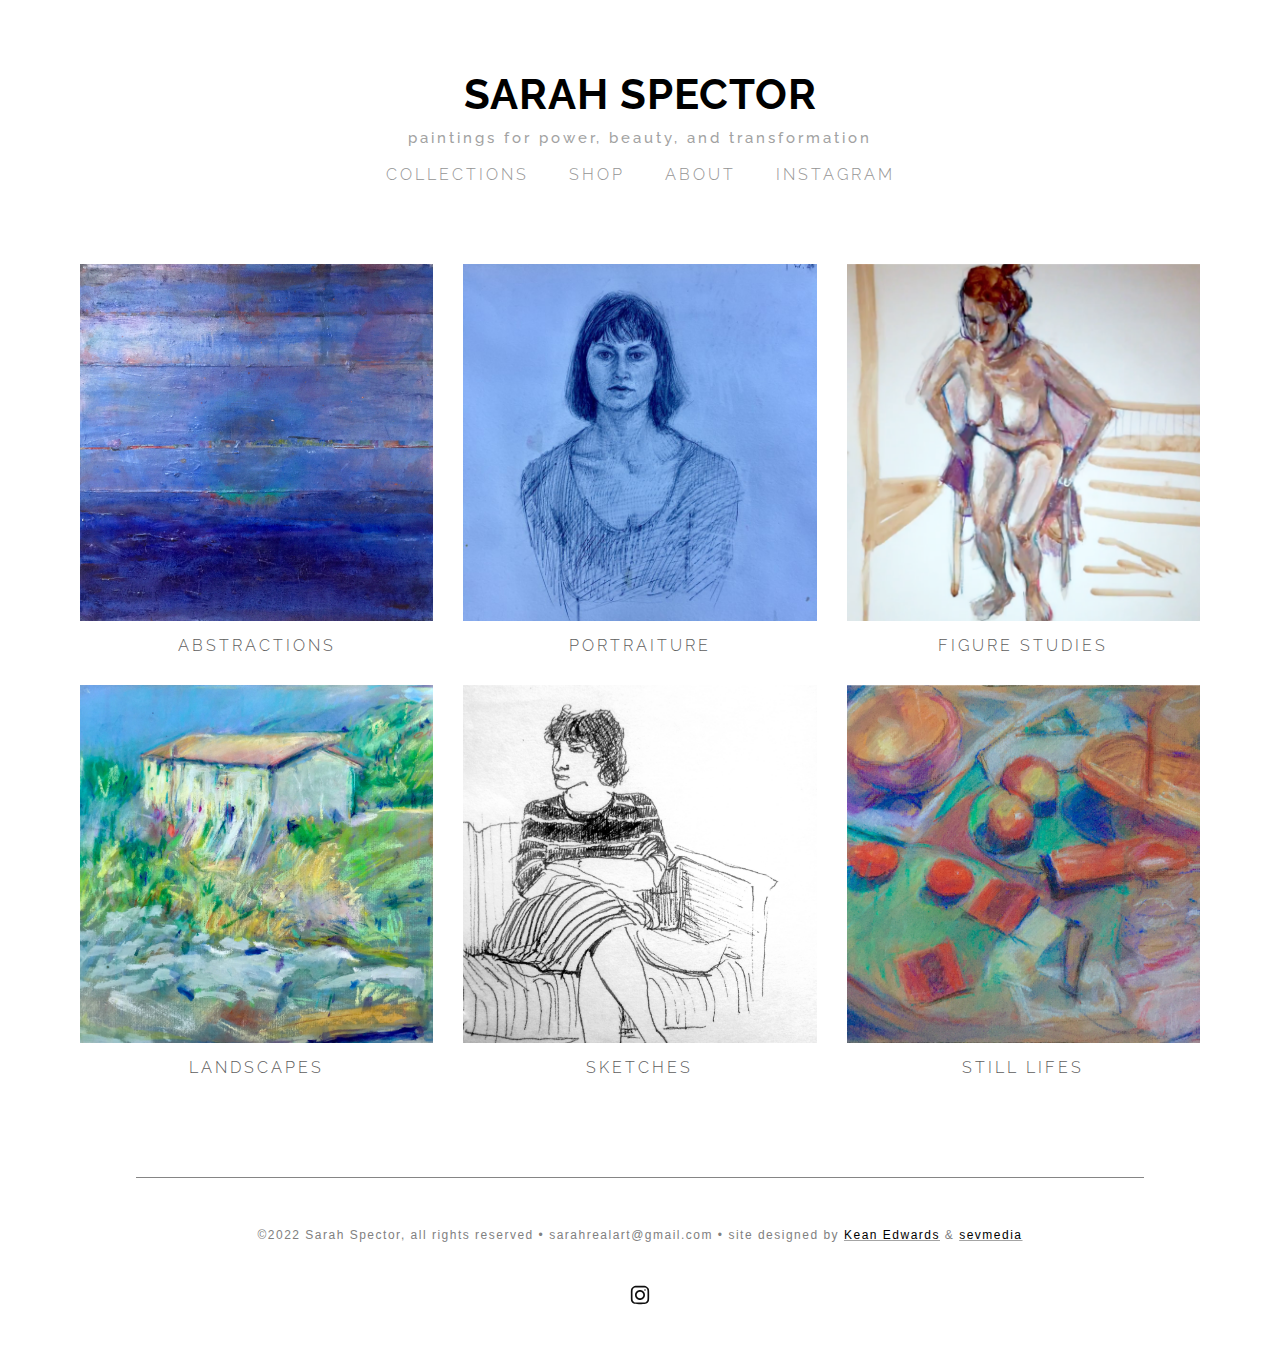
==== commit f319dea3: "update" ====
--- a/index.html
+++ b/index.html
@@ -110,7 +110,7 @@
 
     <footer>
         <div id="footer-menu-line"></div>
-        <p id="copyright">&copy;2022 Sarah Spector, all rights reserved • sarahrealart@gmail.com • site designed by <a taget="_blank" rel="noopener" href="https://sevmedia.com/">sevmedia</a><!--  and <a target="_blank" rel="noopener" href="https://keans-portfolio.vercel.app/">keanedwards</a> -->
+        <p id="copyright">&copy;2022 Sarah Spector, all rights reserved • sarahrealart@gmail.com • site designed by <a taget="_blank" rel="noopener" href="https://keans-portfolio.vercel.app/">Kean Edwards</a> & <a taget="_blank" rel="noopener" href="https://sevmedia.com/">sevmedia</a><!--  and <a target="_blank" rel="noopener" href="https://keans-portfolio.vercel.app/">keanedwards</a> -->
         </p>
 
         <div id="instagram-image-container">
